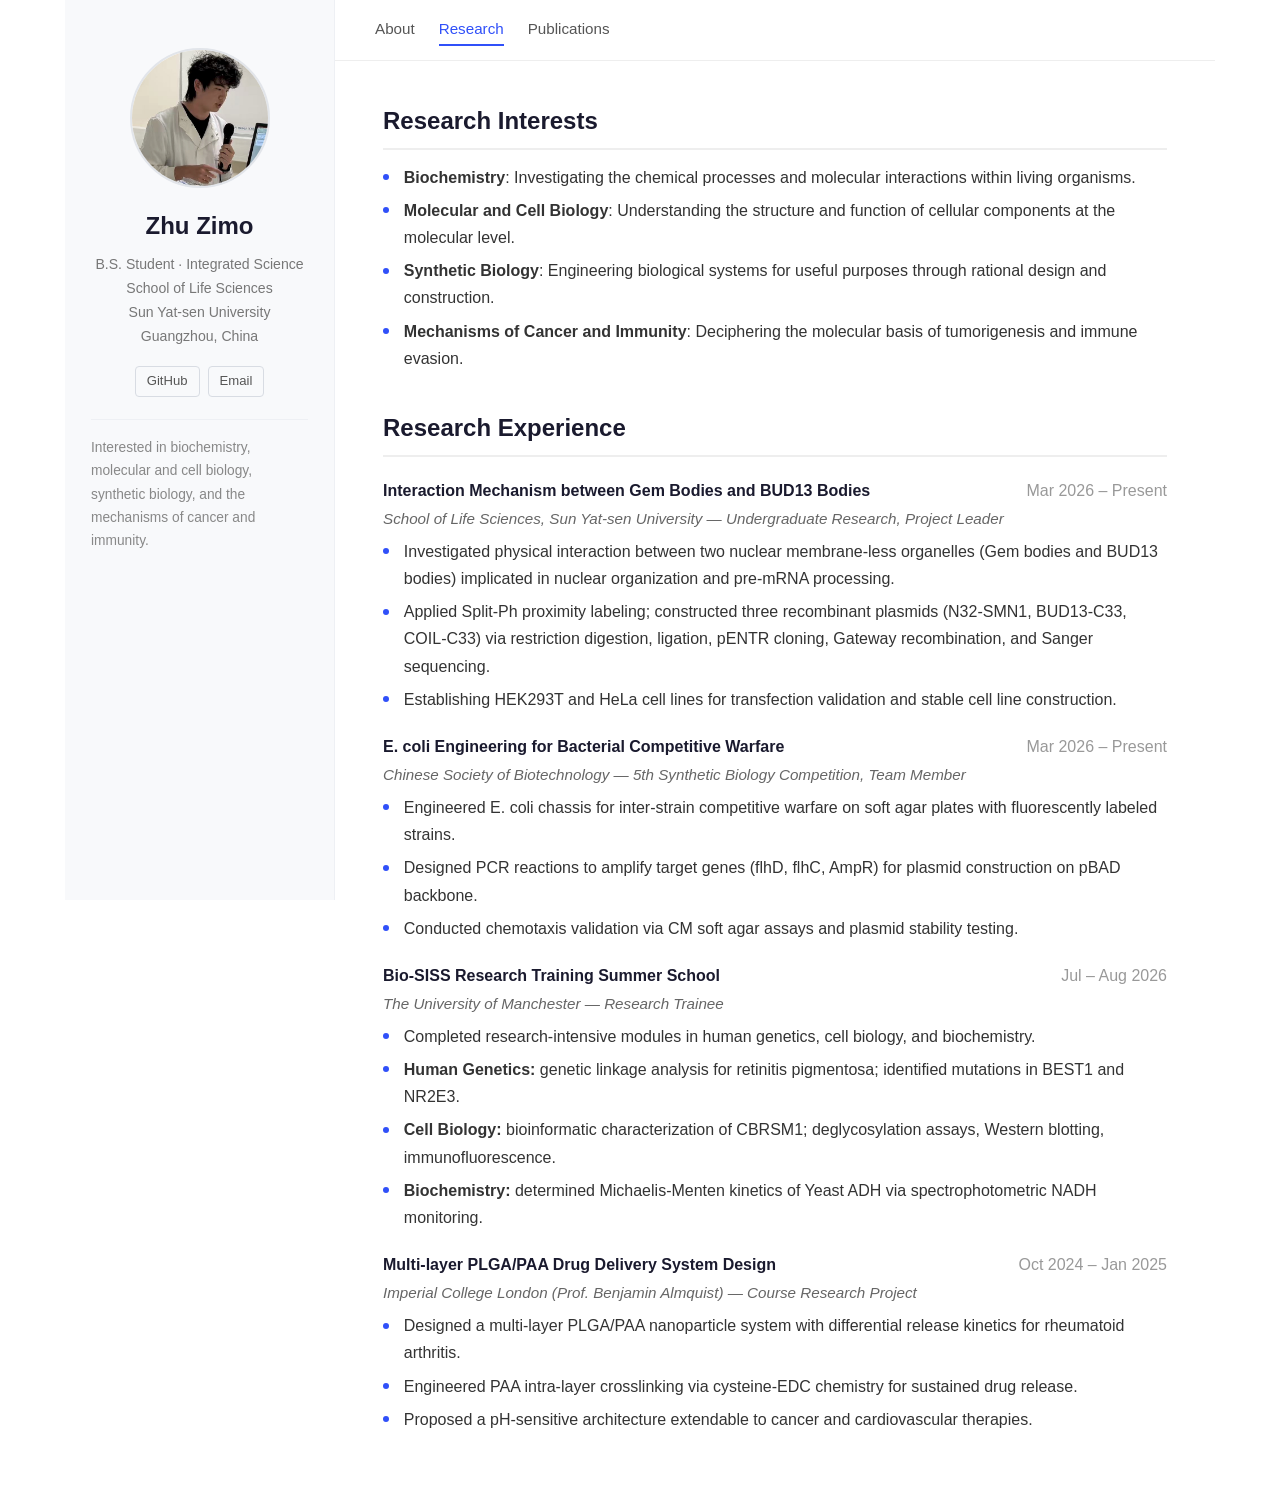
==== research.html @ 35c31e0b "redesign: multi-page layout with sidebar" ====
<!DOCTYPE html>
<html lang="en">
<head>
    <meta charset="UTF-8">
    <meta name="viewport" content="width=device-width, initial-scale=1.0">
    <title>Zhu Zimo | Research</title>
    <link rel="stylesheet" href="style.css">
</head>
<body>

<div class="wrapper">

    <!-- ============ 左侧侧边栏（每个页面相同） ============ -->
    <aside class="sidebar">
        <img class="avatar" src="photo.jpg" alt="Zhu Zimo">
        <h1>Zhu Zimo</h1>
        <p class="affiliation">B.S. Student · Integrated Science<br>School of Life Sciences<br>Sun Yat-sen University<br>Guangzhou, China</p>
        <div class="social">
            <a href="https://github.com/mathew-zhu" target="_blank">GitHub</a>
            <a href="mailto:zhuzm6@mail2.sysu.edu.cn">Email</a>
        </div>
        <p class="bio">Interested in biochemistry, molecular and cell biology, synthetic biology, and the mechanisms of cancer and immunity.</p>
    </aside>

    <!-- ============ 右侧内容 ============ -->
    <div class="main">
        <nav class="topnav">
            <a href="index.html">About</a>
            <a href="research.html" class="active">Research</a>
            <a href="publications.html">Publications</a>
        </nav>

        <div class="content">
            <h2>Research Interests</h2>
            <ul>
                <li><strong>Biochemistry</strong>: Investigating the chemical processes and molecular interactions within living organisms.</li>
                <li><strong>Molecular and Cell Biology</strong>: Understanding the structure and function of cellular components at the molecular level.</li>
                <li><strong>Synthetic Biology</strong>: Engineering biological systems for useful purposes through rational design and construction.</li>
                <li><strong>Mechanisms of Cancer and Immunity</strong>: Deciphering the molecular basis of tumorigenesis and immune evasion.</li>
            </ul>

            <h2>Research Experience</h2>

            <div>
                <div class="exp-header">
                    <span class="exp-title">Interaction Mechanism between Gem Bodies and BUD13 Bodies</span>
                    <span class="exp-date">Mar 2026 – Present</span>
                </div>
                <p class="exp-org">School of Life Sciences, Sun Yat-sen University — Undergraduate Research, Project Leader</p>
                <ul>
                    <li>Investigated physical interaction between two nuclear membrane-less organelles (Gem bodies and BUD13 bodies) implicated in nuclear organization and pre-mRNA processing.</li>
                    <li>Applied Split-Ph proximity labeling; constructed three recombinant plasmids (N32-SMN1, BUD13-C33, COIL-C33) via restriction digestion, ligation, pENTR cloning, Gateway recombination, and Sanger sequencing.</li>
                    <li>Establishing HEK293T and HeLa cell lines for transfection validation and stable cell line construction.</li>
                </ul>
            </div>

            <div>
                <div class="exp-header">
                    <span class="exp-title">E. coli Engineering for Bacterial Competitive Warfare</span>
                    <span class="exp-date">Mar 2026 – Present</span>
                </div>
                <p class="exp-org">Chinese Society of Biotechnology — 5th Synthetic Biology Competition, Team Member</p>
                <ul>
                    <li>Engineered E. coli chassis for inter-strain competitive warfare on soft agar plates with fluorescently labeled strains.</li>
                    <li>Designed PCR reactions to amplify target genes (flhD, flhC, AmpR) for plasmid construction on pBAD backbone.</li>
                    <li>Conducted chemotaxis validation via CM soft agar assays and plasmid stability testing.</li>
                </ul>
            </div>

            <div>
                <div class="exp-header">
                    <span class="exp-title">Bio-SISS Research Training Summer School</span>
                    <span class="exp-date">Jul – Aug 2026</span>
                </div>
                <p class="exp-org">The University of Manchester — Research Trainee</p>
                <ul>
                    <li>Completed research-intensive modules in human genetics, cell biology, and biochemistry.</li>
                    <li><strong>Human Genetics:</strong> genetic linkage analysis for retinitis pigmentosa; identified mutations in BEST1 and NR2E3.</li>
                    <li><strong>Cell Biology:</strong> bioinformatic characterization of CBRSM1; deglycosylation assays, Western blotting, immunofluorescence.</li>
                    <li><strong>Biochemistry:</strong> determined Michaelis-Menten kinetics of Yeast ADH via spectrophotometric NADH monitoring.</li>
                </ul>
            </div>

            <div>
                <div class="exp-header">
                    <span class="exp-title">Multi-layer PLGA/PAA Drug Delivery System Design</span>
                    <span class="exp-date">Oct 2024 – Jan 2025</span>
                </div>
                <p class="exp-org">Imperial College London (Prof. Benjamin Almquist) — Course Research Project</p>
                <ul>
                    <li>Designed a multi-layer PLGA/PAA nanoparticle system with differential release kinetics for rheumatoid arthritis.</li>
                    <li>Engineered PAA intra-layer crosslinking via cysteine-EDC chemistry for sustained drug release.</li>
                    <li>Proposed a pH-sensitive architecture extendable to cancer and cardiovascular therapies.</li>
                </ul>
            </div>
        </div>
    </div>
</div>

</body>
</html>
---- style.css ----
/* ============ 全局基调 ============ */
* { box-sizing: border-box; margin: 0; padding: 0; }
body {
    font-family: -apple-system, BlinkMacSystemFont, "Segoe UI", Roboto, "Helvetica Neue", Arial, sans-serif;
    color: #333;
    background: #fff;
    line-height: 1.7;
}
a { color: #3050F9; text-decoration: none; }
a:hover { text-decoration: underline; }

/* 大容器：左（低调侧边栏）+ 右（内容主体） */
.wrapper {
    display: flex;
    min-height: 100vh;
    max-width: 1150px;   /* 整个「侧边栏+内容」区块限宽，不再撑满整屏 */
    margin: 0 auto;      /* 整体在屏幕里水平居中 */
}

/* ============ ① 左侧侧边栏（浅色、低调） ============ */
.sidebar {
    width: 270px;
    flex-shrink: 0;
    background: #f8f9fb;               /* 浅灰底，不抢眼 */
    border-right: 1px solid #eef0f4;
    padding: 48px 26px;
    position: sticky;
    top: 0;
    height: 100vh;
    overflow-y: auto;
}
.sidebar .avatar {
    width: 140px;
    height: 140px;
    border-radius: 50%;
    object-fit: cover;
    border: 2px solid #e2e5ea;
    display: block;
    margin: 0 auto 18px;
}
.sidebar h1 {
    font-size: 1.5em;
    text-align: center;
    color: #1a1a2e;
    margin-bottom: 6px;
}
.sidebar .affiliation {
    text-align: center;
    color: #777;
    font-size: 0.88em;
    margin-bottom: 18px;
}
.sidebar .social {
    display: flex;
    justify-content: center;
    gap: 8px;
    flex-wrap: wrap;
    margin-bottom: 22px;
}
.sidebar .social a {
    color: #555;
    border: 1px solid #d8dce3;
    border-radius: 4px;
    padding: 3px 11px;
    font-size: 0.82em;
}
.sidebar .social a:hover {
    background: #3050F9;
    border-color: #3050F9;
    color: #fff;
    text-decoration: none;
}
.sidebar .bio {
    color: #888;
    font-size: 0.86em;
    border-top: 1px solid #eef0f4;
    padding-top: 16px;
}

/* ============ ② 右侧内容主体 ============ */
.main {
    flex: 1;
    min-width: 0;
    display: flex;
    flex-direction: column;
}

/* 顶部导航栏（在页面之间跳转） */
.topnav {
    position: sticky;
    top: 0;
    background: #fff;
    border-bottom: 1px solid #eee;
    padding: 14px 40px;
    display: flex;
    gap: 24px;
    flex-wrap: wrap;
    z-index: 10;
}
.topnav a {
    color: #555;
    font-size: 0.95em;
    font-weight: 500;
    padding: 2px 0;
    border-bottom: 2px solid transparent;
}
.topnav a:hover {
    color: #3050F9;
    border-bottom-color: #3050F9;
    text-decoration: none;
}
.topnav a.active {
    color: #3050F9;
    border-bottom-color: #3050F9;
}

/* 正文内容 */
.content {
    width: 100%;          /* 充满内容区，不再被 800px 卡在左边 */
    padding: 40px 48px 64px;
}
.content h2 {
    color: #1a1a2e;
    border-bottom: 2px solid #eee;
    padding-bottom: 6px;
    margin: 36px 0 14px;
}
.content h2:first-child { margin-top: 0; }

/* 列表：蓝色圆点 */
.content ul {
    list-style: none;
    padding-left: 0;
}
.content ul li {
    position: relative;
    padding-left: 1.3em;
    margin-bottom: 6px;
}
.content ul li::before {
    content: "";
    position: absolute;
    left: 0;
    top: 0.65em;
    width: 6px;
    height: 6px;
    border-radius: 50%;
    background: #3050F9;
}

/* 经历标题 + 日期横排 */
.exp-header, .edu-header {
    display: flex;
    justify-content: space-between;
    align-items: baseline;
    gap: 15px;
    flex-wrap: wrap;
    margin-top: 20px;
}
.exp-title, .edu-school { font-weight: bold; color: #1a1a2e; }
.exp-date, .edu-date { color: #999; white-space: nowrap; }
.exp-org { color: #666; font-size: 0.95em; font-style: italic; margin: 2px 0 6px; }
.award-item { margin-bottom: 12px; }
.award-detail { color: #666; }
.skill-category { margin-bottom: 10px; }

/* ============ ③ 手机端适配 ============ */
@media (max-width: 768px) {
    .wrapper { flex-direction: column; }
    .sidebar {
        width: 100%;
        height: auto;
        position: static;
        padding: 28px 20px;
        text-align: center;
        border-right: none;
        border-bottom: 1px solid #eef0f4;
    }
    .sidebar .avatar { width: 100px; height: 100px; }
    .topnav { padding: 10px 20px; gap: 16px; }
    .content { padding: 24px 20px 48px; }
}
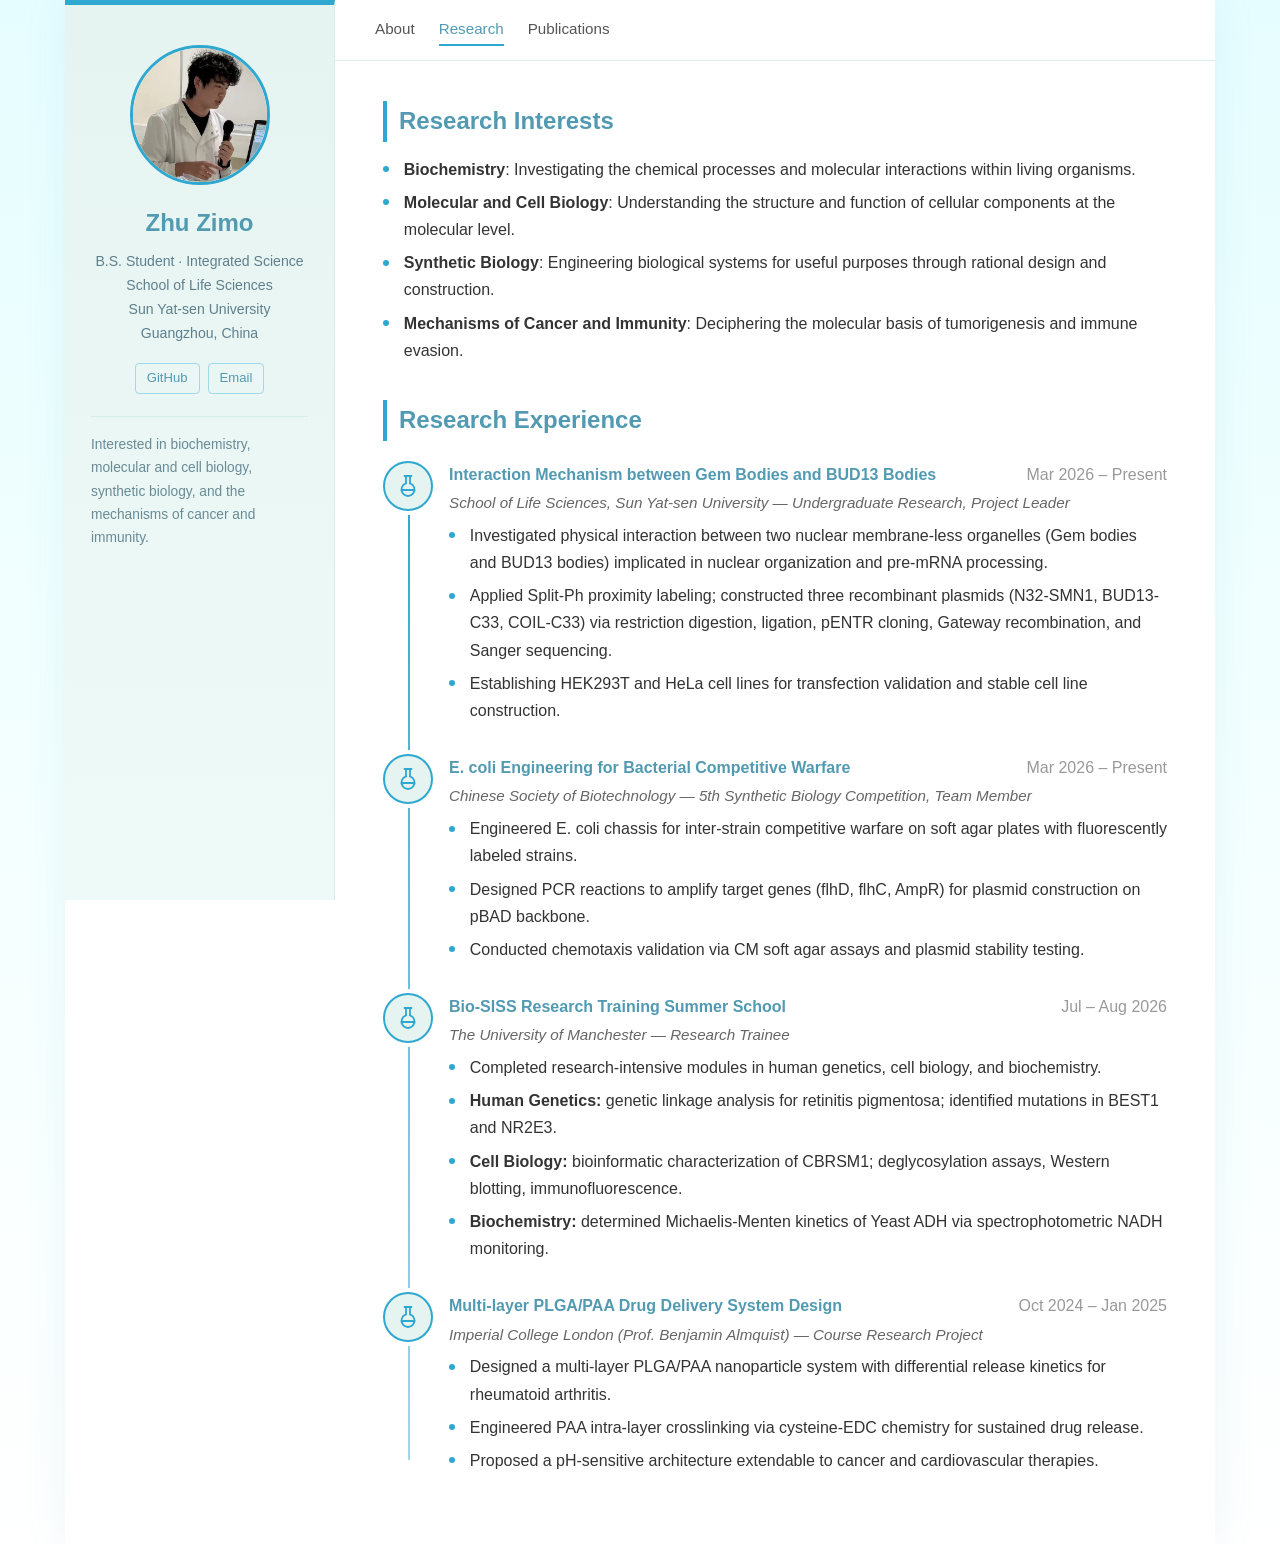
==== commit 893e5674: "redesign: multi-page + cyan theme + timeline" ====
--- a/research.html
+++ b/research.html
@@ -41,57 +41,103 @@
 
             <h2>Research Experience</h2>
 
-            <div>
-                <div class="exp-header">
-                    <span class="exp-title">Interaction Mechanism between Gem Bodies and BUD13 Bodies</span>
-                    <span class="exp-date">Mar 2026 – Present</span>
+            <div class="timeline">
+                <div class="timeline-item">
+                    <div class="timeline-icon">
+                        <svg viewBox="0 0 24 24" width="24" height="24" fill="none" stroke="currentColor" stroke-width="1.8" stroke-linecap="round" stroke-linejoin="round">
+                            <path d="M10 2v7.31"></path>
+                            <path d="M14 9.3V2"></path>
+                            <path d="M8.5 2h7"></path>
+                            <path d="M14 9.3a6.5 6.5 0 1 1-4 0"></path>
+                            <path d="M5.52 16h12.96"></path>
+                        </svg>
+                    </div>
+                    <div class="timeline-body">
+                        <div class="exp-header">
+                            <span class="exp-title">Interaction Mechanism between Gem Bodies and BUD13 Bodies</span>
+                            <span class="exp-date">Mar 2026 – Present</span>
+                        </div>
+                        <p class="exp-org">School of Life Sciences, Sun Yat-sen University — Undergraduate Research, Project Leader</p>
+                        <ul>
+                            <li>Investigated physical interaction between two nuclear membrane-less organelles (Gem bodies and BUD13 bodies) implicated in nuclear organization and pre-mRNA processing.</li>
+                            <li>Applied Split-Ph proximity labeling; constructed three recombinant plasmids (N32-SMN1, BUD13-C33, COIL-C33) via restriction digestion, ligation, pENTR cloning, Gateway recombination, and Sanger sequencing.</li>
+                            <li>Establishing HEK293T and HeLa cell lines for transfection validation and stable cell line construction.</li>
+                        </ul>
+                    </div>
                 </div>
-                <p class="exp-org">School of Life Sciences, Sun Yat-sen University — Undergraduate Research, Project Leader</p>
-                <ul>
-                    <li>Investigated physical interaction between two nuclear membrane-less organelles (Gem bodies and BUD13 bodies) implicated in nuclear organization and pre-mRNA processing.</li>
-                    <li>Applied Split-Ph proximity labeling; constructed three recombinant plasmids (N32-SMN1, BUD13-C33, COIL-C33) via restriction digestion, ligation, pENTR cloning, Gateway recombination, and Sanger sequencing.</li>
-                    <li>Establishing HEK293T and HeLa cell lines for transfection validation and stable cell line construction.</li>
-                </ul>
-            </div>
 
-            <div>
-                <div class="exp-header">
-                    <span class="exp-title">E. coli Engineering for Bacterial Competitive Warfare</span>
-                    <span class="exp-date">Mar 2026 – Present</span>
+                <div class="timeline-item">
+                    <div class="timeline-icon">
+                        <svg viewBox="0 0 24 24" width="24" height="24" fill="none" stroke="currentColor" stroke-width="1.8" stroke-linecap="round" stroke-linejoin="round">
+                            <path d="M10 2v7.31"></path>
+                            <path d="M14 9.3V2"></path>
+                            <path d="M8.5 2h7"></path>
+                            <path d="M14 9.3a6.5 6.5 0 1 1-4 0"></path>
+                            <path d="M5.52 16h12.96"></path>
+                        </svg>
+                    </div>
+                    <div class="timeline-body">
+                        <div class="exp-header">
+                            <span class="exp-title">E. coli Engineering for Bacterial Competitive Warfare</span>
+                            <span class="exp-date">Mar 2026 – Present</span>
+                        </div>
+                        <p class="exp-org">Chinese Society of Biotechnology — 5th Synthetic Biology Competition, Team Member</p>
+                        <ul>
+                            <li>Engineered E. coli chassis for inter-strain competitive warfare on soft agar plates with fluorescently labeled strains.</li>
+                            <li>Designed PCR reactions to amplify target genes (flhD, flhC, AmpR) for plasmid construction on pBAD backbone.</li>
+                            <li>Conducted chemotaxis validation via CM soft agar assays and plasmid stability testing.</li>
+                        </ul>
+                    </div>
                 </div>
-                <p class="exp-org">Chinese Society of Biotechnology — 5th Synthetic Biology Competition, Team Member</p>
-                <ul>
-                    <li>Engineered E. coli chassis for inter-strain competitive warfare on soft agar plates with fluorescently labeled strains.</li>
-                    <li>Designed PCR reactions to amplify target genes (flhD, flhC, AmpR) for plasmid construction on pBAD backbone.</li>
-                    <li>Conducted chemotaxis validation via CM soft agar assays and plasmid stability testing.</li>
-                </ul>
-            </div>
 
-            <div>
-                <div class="exp-header">
-                    <span class="exp-title">Bio-SISS Research Training Summer School</span>
-                    <span class="exp-date">Jul – Aug 2026</span>
+                <div class="timeline-item">
+                    <div class="timeline-icon">
+                        <svg viewBox="0 0 24 24" width="24" height="24" fill="none" stroke="currentColor" stroke-width="1.8" stroke-linecap="round" stroke-linejoin="round">
+                            <path d="M10 2v7.31"></path>
+                            <path d="M14 9.3V2"></path>
+                            <path d="M8.5 2h7"></path>
+                            <path d="M14 9.3a6.5 6.5 0 1 1-4 0"></path>
+                            <path d="M5.52 16h12.96"></path>
+                        </svg>
+                    </div>
+                    <div class="timeline-body">
+                        <div class="exp-header">
+                            <span class="exp-title">Bio-SISS Research Training Summer School</span>
+                            <span class="exp-date">Jul – Aug 2026</span>
+                        </div>
+                        <p class="exp-org">The University of Manchester — Research Trainee</p>
+                        <ul>
+                            <li>Completed research-intensive modules in human genetics, cell biology, and biochemistry.</li>
+                            <li><strong>Human Genetics:</strong> genetic linkage analysis for retinitis pigmentosa; identified mutations in BEST1 and NR2E3.</li>
+                            <li><strong>Cell Biology:</strong> bioinformatic characterization of CBRSM1; deglycosylation assays, Western blotting, immunofluorescence.</li>
+                            <li><strong>Biochemistry:</strong> determined Michaelis-Menten kinetics of Yeast ADH via spectrophotometric NADH monitoring.</li>
+                        </ul>
+                    </div>
                 </div>
-                <p class="exp-org">The University of Manchester — Research Trainee</p>
-                <ul>
-                    <li>Completed research-intensive modules in human genetics, cell biology, and biochemistry.</li>
-                    <li><strong>Human Genetics:</strong> genetic linkage analysis for retinitis pigmentosa; identified mutations in BEST1 and NR2E3.</li>
-                    <li><strong>Cell Biology:</strong> bioinformatic characterization of CBRSM1; deglycosylation assays, Western blotting, immunofluorescence.</li>
-                    <li><strong>Biochemistry:</strong> determined Michaelis-Menten kinetics of Yeast ADH via spectrophotometric NADH monitoring.</li>
-                </ul>
-            </div>
 
-            <div>
-                <div class="exp-header">
-                    <span class="exp-title">Multi-layer PLGA/PAA Drug Delivery System Design</span>
-                    <span class="exp-date">Oct 2024 – Jan 2025</span>
+                <div class="timeline-item">
+                    <div class="timeline-icon">
+                        <svg viewBox="0 0 24 24" width="24" height="24" fill="none" stroke="currentColor" stroke-width="1.8" stroke-linecap="round" stroke-linejoin="round">
+                            <path d="M10 2v7.31"></path>
+                            <path d="M14 9.3V2"></path>
+                            <path d="M8.5 2h7"></path>
+                            <path d="M14 9.3a6.5 6.5 0 1 1-4 0"></path>
+                            <path d="M5.52 16h12.96"></path>
+                        </svg>
+                    </div>
+                    <div class="timeline-body">
+                        <div class="exp-header">
+                            <span class="exp-title">Multi-layer PLGA/PAA Drug Delivery System Design</span>
+                            <span class="exp-date">Oct 2024 – Jan 2025</span>
+                        </div>
+                        <p class="exp-org">Imperial College London (Prof. Benjamin Almquist) — Course Research Project</p>
+                        <ul>
+                            <li>Designed a multi-layer PLGA/PAA nanoparticle system with differential release kinetics for rheumatoid arthritis.</li>
+                            <li>Engineered PAA intra-layer crosslinking via cysteine-EDC chemistry for sustained drug release.</li>
+                            <li>Proposed a pH-sensitive architecture extendable to cancer and cardiovascular therapies.</li>
+                        </ul>
+                    </div>
                 </div>
-                <p class="exp-org">Imperial College London (Prof. Benjamin Almquist) — Course Research Project</p>
-                <ul>
-                    <li>Designed a multi-layer PLGA/PAA nanoparticle system with differential release kinetics for rheumatoid arthritis.</li>
-                    <li>Engineered PAA intra-layer crosslinking via cysteine-EDC chemistry for sustained drug release.</li>
-                    <li>Proposed a pH-sensitive architecture extendable to cancer and cardiovascular therapies.</li>
-                </ul>
             </div>
         </div>
     </div>
--- a/style.css
+++ b/style.css
@@ -3,27 +3,32 @@
 body {
     font-family: -apple-system, BlinkMacSystemFont, "Segoe UI", Roboto, "Helvetica Neue", Arial, sans-serif;
     color: #333;
+    /* 极浅青蓝渐变背景 */
+    background: linear-gradient(180deg, #e6fdff 0%, #f2ffff 45%, #ffffff 100%);
+    line-height: 1.7;
+}
+a { color: #519ab2; text-decoration: none; }
+a:hover { color: #2fa8d0; }
+
+/* 大容器：左（侧边栏）+ 右（内容），整体居中 */
+.wrapper {
+    display: flex;
+    min-height: 100vh;
+    max-width: 1150px;
+    margin: 0 auto;
     background: #fff;
-    line-height: 1.7;
-}
-a { color: #3050F9; text-decoration: none; }
-a:hover { text-decoration: underline; }
-
-/* 大容器：左（低调侧边栏）+ 右（内容主体） */
-.wrapper {
-    display: flex;
-    min-height: 100vh;
-    max-width: 1150px;   /* 整个「侧边栏+内容」区块限宽，不再撑满整屏 */
-    margin: 0 auto;      /* 整体在屏幕里水平居中 */
-}
-
-/* ============ ① 左侧侧边栏（浅色、低调） ============ */
+    /* 淡淡的青蓝投影 */
+    box-shadow: 0 0 40px rgba(81, 154, 178, 0.10);
+}
+
+/* ============ ① 左侧侧边栏 ============ */
 .sidebar {
     width: 270px;
     flex-shrink: 0;
-    background: #f8f9fb;               /* 浅灰底，不抢眼 */
-    border-right: 1px solid #eef0f4;
-    padding: 48px 26px;
+    background: linear-gradient(180deg, #e6f4f1 0%, #eefaf8 100%);
+    border-right: 1px solid #d7ece9;
+    border-top: 5px solid #2fa8d0;   /* 顶部亮青蓝装饰条 */
+    padding: 40px 26px;
     position: sticky;
     top: 0;
     height: 100vh;
@@ -34,19 +39,19 @@
     height: 140px;
     border-radius: 50%;
     object-fit: cover;
-    border: 2px solid #e2e5ea;
+    border: 3px solid #2fa8d0;        /* 亮青蓝头像描边 */
     display: block;
     margin: 0 auto 18px;
 }
 .sidebar h1 {
     font-size: 1.5em;
     text-align: center;
-    color: #1a1a2e;
+    color: #519ab2;                    /* 钢蓝 */
     margin-bottom: 6px;
 }
 .sidebar .affiliation {
     text-align: center;
-    color: #777;
+    color: #5f7f8c;
     font-size: 0.88em;
     margin-bottom: 18px;
 }
@@ -58,22 +63,22 @@
     margin-bottom: 22px;
 }
 .sidebar .social a {
-    color: #555;
-    border: 1px solid #d8dce3;
+    color: #519ab2;
+    border: 1px solid #9fd8e6;        /* 青蓝描边按钮 */
     border-radius: 4px;
     padding: 3px 11px;
     font-size: 0.82em;
 }
 .sidebar .social a:hover {
-    background: #3050F9;
-    border-color: #3050F9;
+    background: #2fa8d0;
+    border-color: #2fa8d0;
     color: #fff;
     text-decoration: none;
 }
 .sidebar .bio {
-    color: #888;
+    color: #6a8a95;
     font-size: 0.86em;
-    border-top: 1px solid #eef0f4;
+    border-top: 1px solid #d7ece9;
     padding-top: 16px;
 }
 
@@ -90,7 +95,7 @@
     position: sticky;
     top: 0;
     background: #fff;
-    border-bottom: 1px solid #eee;
+    border-bottom: 1px solid #d9edf2;
     padding: 14px 40px;
     display: flex;
     gap: 24px;
@@ -105,29 +110,30 @@
     border-bottom: 2px solid transparent;
 }
 .topnav a:hover {
-    color: #3050F9;
-    border-bottom-color: #3050F9;
+    color: #2fa8d0;
+    border-bottom-color: #2fa8d0;
     text-decoration: none;
 }
 .topnav a.active {
-    color: #3050F9;
-    border-bottom-color: #3050F9;
+    color: #519ab2;
+    border-bottom-color: #2fa8d0;
 }
 
 /* 正文内容 */
 .content {
-    width: 100%;          /* 充满内容区，不再被 800px 卡在左边 */
+    width: 100%;
     padding: 40px 48px 64px;
 }
+/* 标题：左侧亮青蓝竖条装饰 */
 .content h2 {
-    color: #1a1a2e;
-    border-bottom: 2px solid #eee;
-    padding-bottom: 6px;
+    color: #519ab2;
+    border-left: 4px solid #2fa8d0;
+    padding-left: 12px;
     margin: 36px 0 14px;
 }
 .content h2:first-child { margin-top: 0; }
 
-/* 列表：蓝色圆点 */
+/* 列表：亮青蓝圆点 */
 .content ul {
     list-style: none;
     padding-left: 0;
@@ -145,7 +151,7 @@
     width: 6px;
     height: 6px;
     border-radius: 50%;
-    background: #3050F9;
+    background: #2fa8d0;
 }
 
 /* 经历标题 + 日期横排 */
@@ -157,12 +163,89 @@
     flex-wrap: wrap;
     margin-top: 20px;
 }
-.exp-title, .edu-school { font-weight: bold; color: #1a1a2e; }
-.exp-date, .edu-date { color: #999; white-space: nowrap; }
+.exp-title { font-weight: bold; color: #519ab2; }
+.edu-school { font-weight: bold; color: #222; font-size: 1.25em; }
+.edu-degree { color: #555; font-size: 0.98em; margin: 2px 0; }
+.exp-date { color: #999; white-space: nowrap; }
+.edu-date { color: #2fa8d0; white-space: nowrap; }
 .exp-org { color: #666; font-size: 0.95em; font-style: italic; margin: 2px 0 6px; }
 .award-item { margin-bottom: 12px; }
 .award-detail { color: #666; }
 .skill-category { margin-bottom: 10px; }
+
+/* ============ 时间轴（左侧图标 + 点线串联） ============ */
+.timeline {
+    position: relative;
+    margin: 8px 0 0;
+    padding: 0;
+    list-style: none;
+}
+/* 垂直主线 */
+.timeline::before {
+    content: "";
+    position: absolute;
+    left: 25px;                    /* 对齐图标圆心（50px / 2） */
+    top: 14px;
+    bottom: 14px;
+    width: 2px;
+    background: linear-gradient(180deg, #2fa8d0 0%, #9fd8e6 100%);
+}
+/* 单条时间轴（如 Education 只有一项）：不画连接线、校徽与文字垂直居中、整体右移 */
+.timeline-single { margin-left: 24px; }
+.timeline-single::before { display: none; }
+.timeline-single .timeline-icon { top: 50%; transform: translateY(-50%); }
+.timeline-single .timeline-item { padding-left: 74px; }
+.timeline-item {
+    position: relative;
+    padding-left: 66px;
+    margin-bottom: 30px;
+}
+.timeline-item:last-child { margin-bottom: 0; }
+/* 图标圆点（即“点”），白环让主线在圆后断开 */
+.timeline-icon {
+    position: absolute;
+    left: 0;
+    top: 0;
+    width: 50px;
+    height: 50px;
+    border-radius: 50%;
+    background: #e6f4f1;
+    border: 2px solid #2fa8d0;
+    color: #2fa8d0;
+    display: flex;
+    align-items: center;
+    justify-content: center;
+    z-index: 1;
+    box-shadow: 0 0 0 4px #fff;
+}
+.timeline-icon svg {
+    width: 24px;
+    height: 24px;
+    fill: none;
+    stroke: currentColor;
+    stroke-width: 1.8;
+    stroke-linecap: round;
+    stroke-linejoin: round;
+}
+/* 校徽 logo 图标：白底、无边框、放大，让校徽自身更突出 */
+.timeline-icon.is-logo {
+    background: #fff;
+    border: none;
+    box-shadow: none;
+    width: 60px;
+    height: 60px;
+    left: -5px;            /* 让 60px 圆仍以主线(25px)为圆心 */
+}
+.timeline-icon img {
+    width: 100%;
+    height: 100%;
+    object-fit: contain;
+    padding: 4px;
+    box-sizing: border-box;
+}
+.timeline-icon.is-logo img { padding: 0; }
+/* 时间轴正文 */
+.timeline-body { min-width: 0; }
 
 /* ============ ③ 手机端适配 ============ */
 @media (max-width: 768px) {
@@ -174,9 +257,15 @@
         padding: 28px 20px;
         text-align: center;
         border-right: none;
-        border-bottom: 1px solid #eef0f4;
+        border-top: 5px solid #2fa8d0;
+        border-bottom: 1px solid #d7ece9;
     }
     .sidebar .avatar { width: 100px; height: 100px; }
     .topnav { padding: 10px 20px; gap: 16px; }
     .content { padding: 24px 20px 48px; }
-}
+    .timeline::before { left: 22px; }
+    .timeline-item { padding-left: 56px; }
+    .timeline-icon { width: 44px; height: 44px; }
+    .timeline-icon svg { width: 21px; height: 21px; }
+    .timeline-icon.is-logo { width: 48px; height: 48px; left: -2px; }
+}
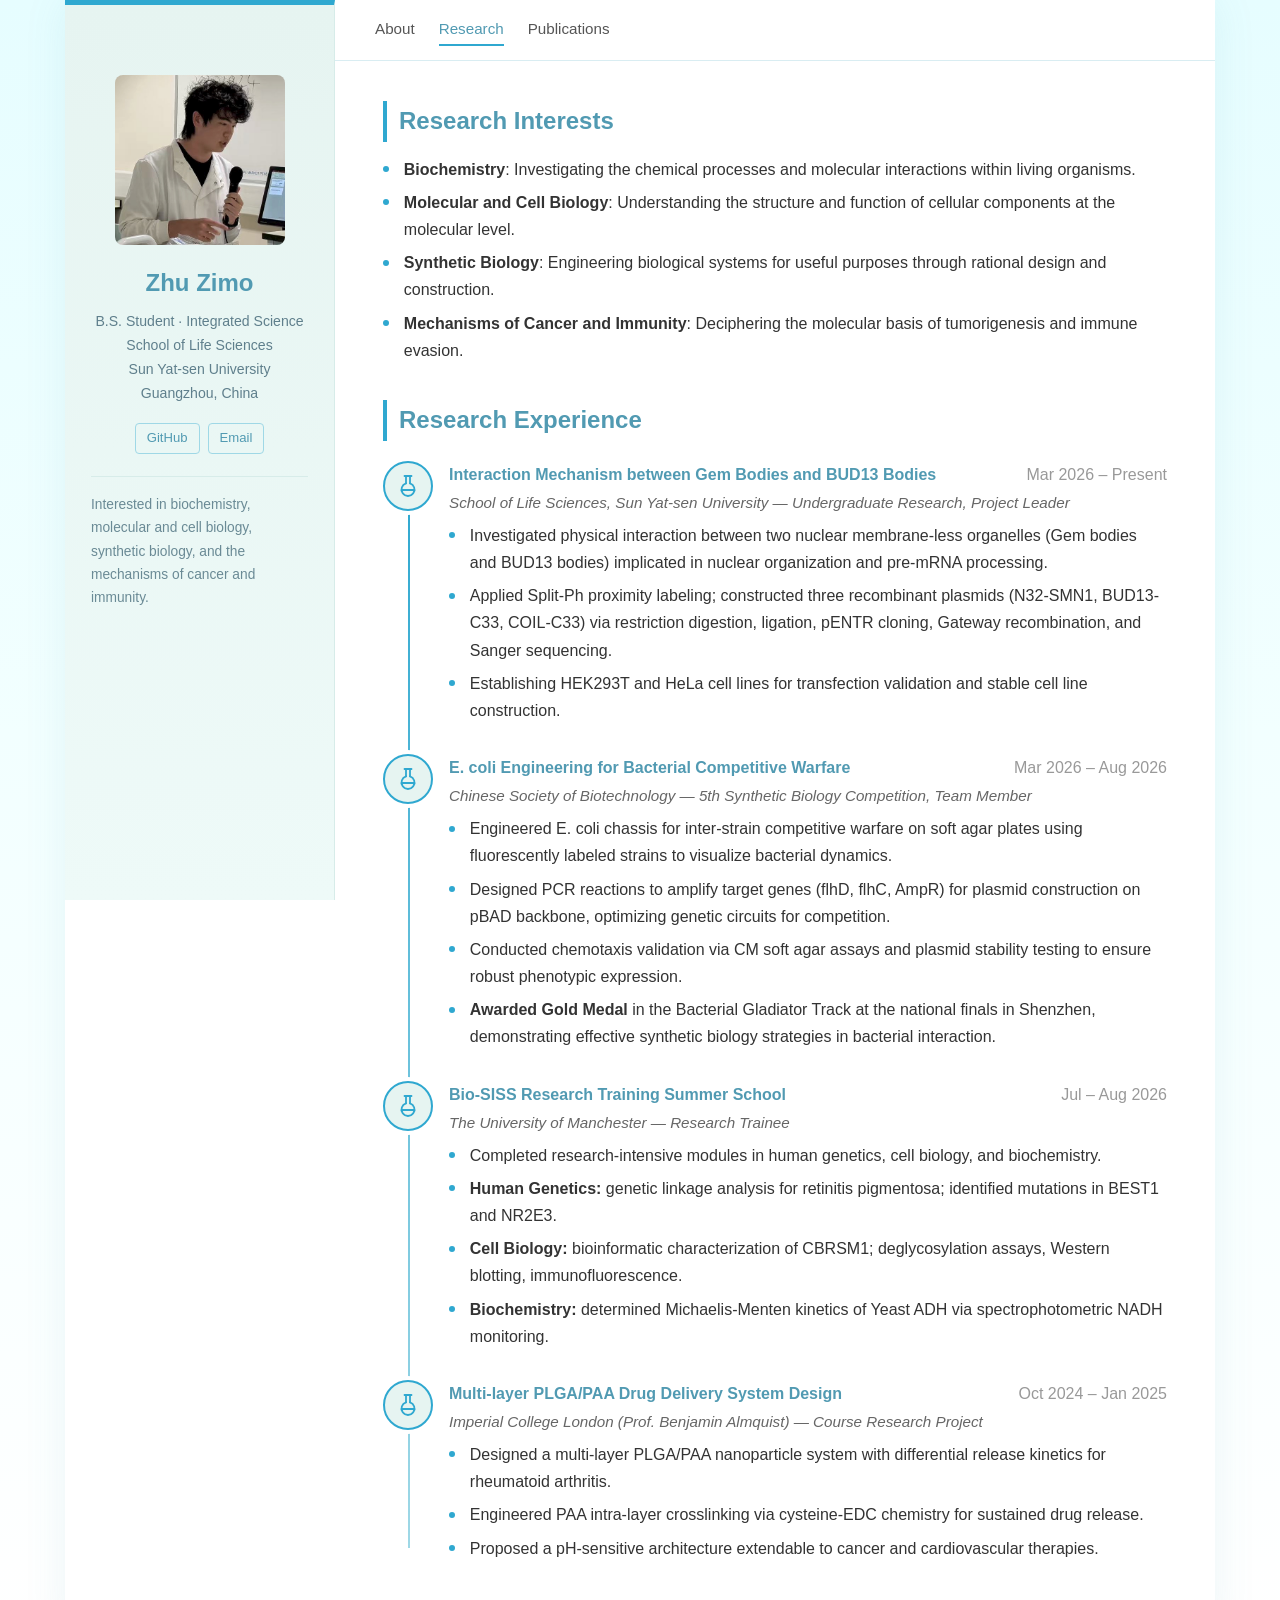
==== commit ae5101d7: "Update synthetic biology competition entry Add Gold Medal award, refine project bullet points, and u" ====
--- a/research.html
+++ b/research.html
@@ -79,13 +79,14 @@
                     <div class="timeline-body">
                         <div class="exp-header">
                             <span class="exp-title">E. coli Engineering for Bacterial Competitive Warfare</span>
-                            <span class="exp-date">Mar 2026 – Present</span>
+                            <span class="exp-date">Mar 2026 – Aug 2026</span>
                         </div>
                         <p class="exp-org">Chinese Society of Biotechnology — 5th Synthetic Biology Competition, Team Member</p>
                         <ul>
-                            <li>Engineered E. coli chassis for inter-strain competitive warfare on soft agar plates with fluorescently labeled strains.</li>
-                            <li>Designed PCR reactions to amplify target genes (flhD, flhC, AmpR) for plasmid construction on pBAD backbone.</li>
-                            <li>Conducted chemotaxis validation via CM soft agar assays and plasmid stability testing.</li>
+                            <li>Engineered E. coli chassis for inter-strain competitive warfare on soft agar plates using fluorescently labeled strains to visualize bacterial dynamics.</li>
+                            <li>Designed PCR reactions to amplify target genes (flhD, flhC, AmpR) for plasmid construction on pBAD backbone, optimizing genetic circuits for competition.</li>
+                            <li>Conducted chemotaxis validation via CM soft agar assays and plasmid stability testing to ensure robust phenotypic expression.</li>
+                            <li><strong>Awarded Gold Medal</strong> in the Bacterial Gladiator Track at the national finals in Shenzhen, demonstrating effective synthetic biology strategies in bacterial interaction.</li>
                         </ul>
                     </div>
                 </div>
--- a/style.css
+++ b/style.css
@@ -28,18 +28,17 @@
     background: linear-gradient(180deg, #e6f4f1 0%, #eefaf8 100%);
     border-right: 1px solid #d7ece9;
     border-top: 5px solid #2fa8d0;   /* 顶部亮青蓝装饰条 */
-    padding: 40px 26px;
+    padding: 70px 26px 40px;
     position: sticky;
     top: 0;
     height: 100vh;
     overflow-y: auto;
 }
 .sidebar .avatar {
-    width: 140px;
-    height: 140px;
-    border-radius: 50%;
+    width: 170px;
+    height: 170px;
+    border-radius: 8px;              /* 直角+轻微圆角，去掉圆形裁剪 */
     object-fit: cover;
-    border: 3px solid #2fa8d0;        /* 亮青蓝头像描边 */
     display: block;
     margin: 0 auto 18px;
 }
